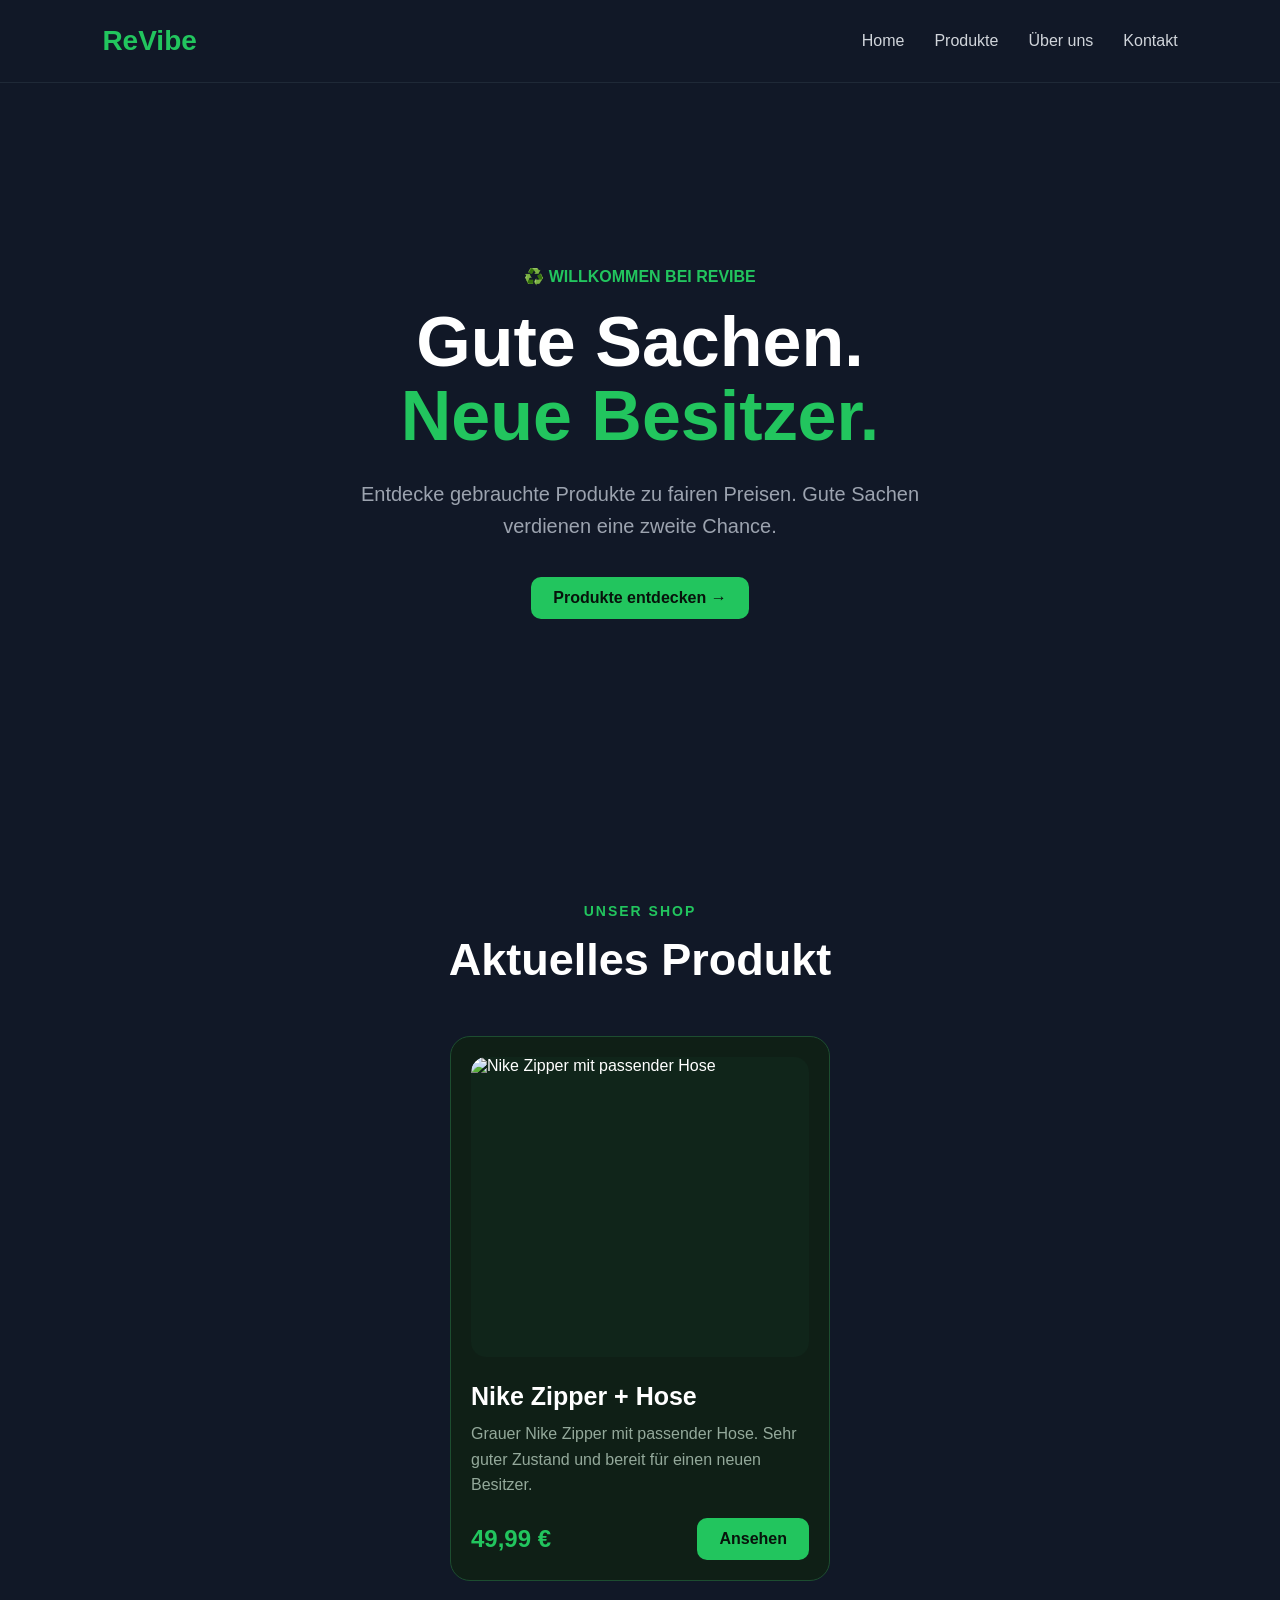
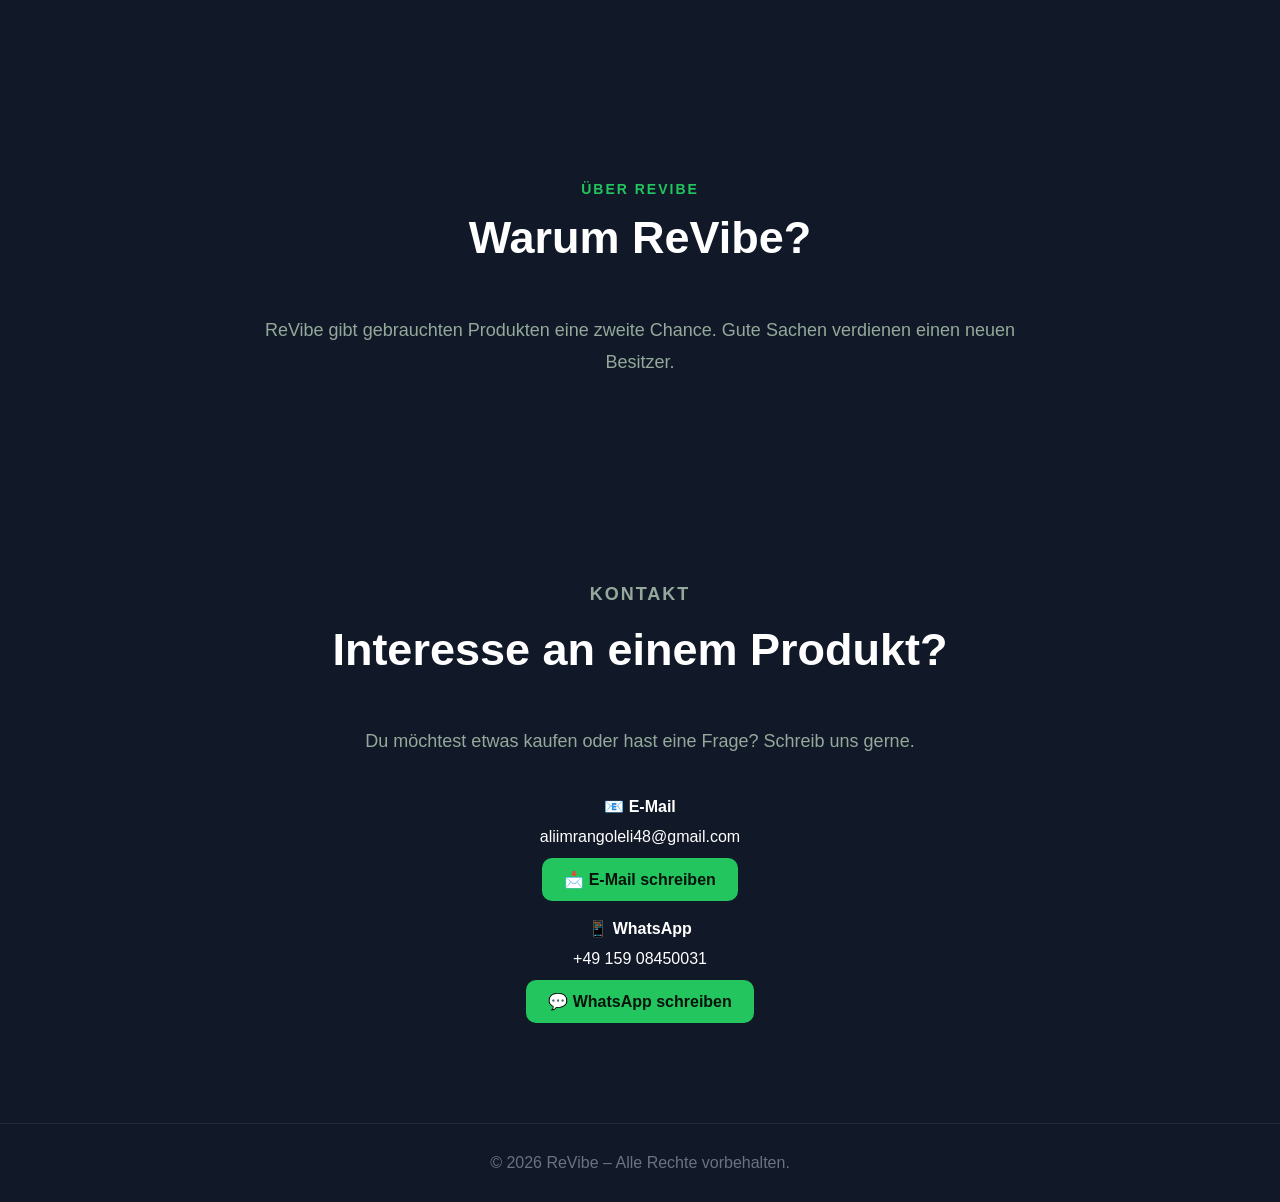
==== index.html @ e80c3a74 "Add files via upload" ====
<!DOCTYPE html>
<html lang="de">

<head>
    <meta charset="UTF-8">
    <meta name="viewport" content="width=device-width, initial-scale=1.0">

    <title>ReVibe – Reselling Shop</title>

    <link rel="stylesheet" href="style.css">
</head>

<body>

    <!-- NAVIGATION -->

    <nav>

        <div class="logo">
            ReVibe
        </div>

        <div class="nav-links">

            <a href="#home">Home</a>
            <a href="#produkte">Produkte</a>
            <a href="#ueber-uns">Über uns</a>
            <a href="#kontakt">Kontakt</a>

        </div>

    </nav>


    <main>

        <!-- HOME -->

        <section id="home" class="hero">

            <p class="welcome">
                ♻️ WILLKOMMEN BEI REVIBE
            </p>

            <h1>
                Gute Sachen.<br>
                <span>Neue Besitzer.</span>
            </h1>

            <p class="description">
                Entdecke gebrauchte Produkte zu fairen Preisen.
                Gute Sachen verdienen eine zweite Chance.
            </p>

            <a href="#produkte" class="button">
                Produkte entdecken →
            </a>

        </section>


        <!-- PRODUKTE -->

        <section id="produkte" class="produkte">

            <p class="section-label">
                UNSER SHOP
            </p>

            <h2>
                Aktuelles Produkt
            </h2>


            <div class="product-grid">

                <div class="product-card">

                    <div class="product-image">

                        <img
                            src="bilder/Nike.jpeg"
                            alt="Nike Zipper mit passender Hose">

                    </div>


                    <h3>
                        Nike Zipper + Hose
                    </h3>


                    <p>
                        Grauer Nike Zipper mit passender Hose.
                        Sehr guter Zustand und bereit für einen neuen Besitzer.
                    </p>


                    <div class="product-bottom">

                        <span>
                            49,99 €
                        </span>

                        <a href="produkt.html" class="button">
                            Ansehen
                        </a>

                    </div>

                </div>

            </div>

        </section>


        <!-- ÜBER UNS -->

        <section id="ueber-uns" class="ueber-uns">

            <p class="section-label">
                ÜBER REVIBE
            </p>

            <h2>
                Warum ReVibe?
            </h2>

            <p>
                ReVibe gibt gebrauchten Produkten eine zweite Chance.
                Gute Sachen verdienen einen neuen Besitzer.
            </p>

        </section>


        <!-- KONTAKT -->

        <section id="kontakt" class="kontakt">

            <p class="section-label">
                KONTAKT
            </p>

            <h2>
                Interesse an einem Produkt?
            </h2>

            <p>
                Du möchtest etwas kaufen oder hast eine Frage?
                Schreib uns gerne.
            </p>


            <div class="kontakt-daten">

                <p>
                    📧 <strong>E-Mail</strong>
                </p>

                <p>
                    aliimrangoleli48@gmail.com
                </p>

                <a
                    href="https://mail.google.com/mail/?view=cm&fs=1&to=aliimrangoleli48@gmail.com"
                    target="_blank"
                    class="button">
                    📩 E-Mail schreiben
                </a>


                <br><br>


                <p>
                    📱 <strong>WhatsApp</strong>
                </p>

                <p>
                    +49 159 08450031
                </p>

                <a
                    href="https://wa.me/4915908450031"
                    target="_blank"
                    class="button">
                    💬 WhatsApp schreiben
                </a>

            </div>

        </section>

    </main>


    <!-- FOOTER -->

    <footer>

        <p>
            © 2026 ReVibe – Alle Rechte vorbehalten.
        </p>

    </footer>


</body>

</html>
---- style.css ----
* {
    margin: 0;
    padding: 0;
    box-sizing: border-box;
}

html {
    scroll-behavior: smooth;
}

body {
    background-color: #111827;
    color: white;
    font-family: Arial, sans-serif;
}


/* NAVIGATION */

nav {
    width: 100%;
    padding: 25px 8%;

    display: flex;
    justify-content: space-between;
    align-items: center;

    border-bottom: 1px solid #1f2937;
}

.logo {
    color: #22c55e;
    font-size: 28px;
    font-weight: bold;
}

.nav-links {
    display: flex;
    gap: 30px;
}

.nav-links a {
    color: #d1d5db;
    text-decoration: none;
    font-size: 16px;
}

.nav-links a:hover {
    color: #22c55e;
}


/* BUTTONS */

.button {
    display: inline-block;

    background-color: #22c55e;
    color: #07130b;

    padding: 12px 22px;

    border-radius: 10px;

    text-decoration: none;

    font-weight: bold;

    transition: 0.2s;
}

.button:hover {
    background-color: #16a34a;
    transform: translateY(-2px);
}


/* HOME */

.hero {
    min-height: 80vh;

    display: flex;
    flex-direction: column;

    justify-content: center;
    align-items: center;

    text-align: center;

    padding: 100px 20px;
}

.welcome {
    color: #22c55e;
    font-weight: bold;
    margin-bottom: 20px;
}

.hero h1 {
    font-size: 70px;
    line-height: 1.05;
    margin-bottom: 25px;
}

.hero h1 span {
    color: #22c55e;
}

.description {
    color: #9ca3af;
    font-size: 20px;
    max-width: 600px;
    line-height: 1.6;
    margin-bottom: 35px;
}


/* PRODUKTE */

.produkte {
    padding: 100px 8%;
    text-align: center;
}

.section-label {
    color: #22c55e;
    font-size: 14px;
    font-weight: bold;
    letter-spacing: 2px;
    margin-bottom: 15px;
}

.produkte h2,
.ueber-uns h2,
.kontakt h2 {
    font-size: 45px;
    margin-bottom: 50px;
}


/* PRODUKT GRID */

.product-grid {
    display: flex;
    justify-content: center;
}


/* PRODUKTKARTE */

.product-card {
    width: 380px;

    background: #0f1f16;

    border: 1px solid #1d4d30;

    border-radius: 20px;

    padding: 20px;

    text-align: left;

    transition: 0.2s;
}

.product-card:hover {
    transform: translateY(-5px);
    border-color: #22c55e;
}


/* PRODUKTBILD AUF STARTSEITE */

.product-image {
    width: 100%;
    height: 300px;

    background: #10251a;

    border-radius: 15px;

    display: flex;
    justify-content: center;
    align-items: center;

    overflow: hidden;

    margin-bottom: 25px;
}

.product-image img {
    width: 100%;
    height: 100%;

    object-fit: contain;

    border-radius: 15px;
}


/* PRODUKT TEXT */

.product-card h3 {
    font-size: 25px;
    margin-bottom: 10px;
}

.product-card p {
    color: #94a99b;
    line-height: 1.6;
    margin-bottom: 20px;
}


/* PREIS + BUTTON */

.product-bottom {
    display: flex;
    justify-content: space-between;
    align-items: center;
}

.product-bottom span {
    color: #22c55e;
    font-size: 24px;
    font-weight: bold;
}


/* ÜBER UNS */

.ueber-uns {
    padding: 100px 20%;
    text-align: center;
}

.ueber-uns p:last-child {
    color: #94a99b;
    font-size: 18px;
    line-height: 1.8;
}


/* KONTAKT */

.kontakt {
    padding: 100px 20%;
    text-align: center;
}

.kontakt > p {
    color: #94a99b;
    font-size: 18px;
    line-height: 1.7;
}

.kontakt-daten {
    margin-top: 40px;
}

.kontakt-daten p {
    margin-bottom: 12px;
}

.kontakt-daten strong {
    color: white;
}


/* FOOTER */

footer {
    padding: 30px;

    text-align: center;

    border-top: 1px solid #1f2937;

    color: #6b7280;
}


/* ========================= */
/* PRODUKTSEITE */
/* ========================= */

.produkt-detail {
    min-height: 80vh;

    padding: 80px 8%;

    display: flex;

    justify-content: center;

    align-items: center;

    gap: 70px;
}


/* BILD AUF DER PRODUKTSEITE */

.produkt-bild {
    width: 410px;
    height: 410px;

    background: #10251a;

    border: 1px solid #1d4d30;

    border-radius: 20px;

    display: flex;

    justify-content: center;
    align-items: center;

    overflow: hidden;

    flex-shrink: 0;
}

.produkt-bild img {
    width: 100%;
    height: 100%;

    object-fit: contain;

    border-radius: 20px;
}


/* PRODUKT-INFOS */

.produkt-info {
    max-width: 500px;
}

.produkt-info h1 {
    font-size: 48px;
    margin-bottom: 15px;
}


/* PREIS */

.preis {
    color: #22c55e;

    font-size: 32px;

    font-weight: bold;

    margin-bottom: 25px;
}


/* BESCHREIBUNG */

.produkt-info p {
    color: #94a99b;

    font-size: 18px;

    font-weight: 600;

    line-height: 1.7;

    margin-bottom: 20px;
}

.produkt-info strong {
    color: white;

    font-weight: 700;
}


/* HANDY */

@media (max-width: 800px) {

    nav {
        padding: 20px;
    }

    .nav-links {
        gap: 12px;
    }

    .nav-links a {
        font-size: 13px;
    }

    .hero h1 {
        font-size: 45px;
    }

    .hero {
        padding: 70px 20px;
    }

    .produkte h2,
    .ueber-uns h2,
    .kontakt h2 {
        font-size: 35px;
    }

    .product-card {
        width: 100%;
        max-width: 380px;
    }

    .product-image {
        height: 280px;
    }

    .ueber-uns,
    .kontakt {
        padding: 80px 20px;
    }


    /* PRODUKTSEITE AUF HANDY */

    .produkt-detail {
        flex-direction: column;

        gap: 40px;

        padding: 60px 20px;
    }

    .produkt-bild {
        width: 100%;

        max-width: 350px;

        height: 350px;
    }

    .produkt-info h1 {
        font-size: 40px;
    }

}
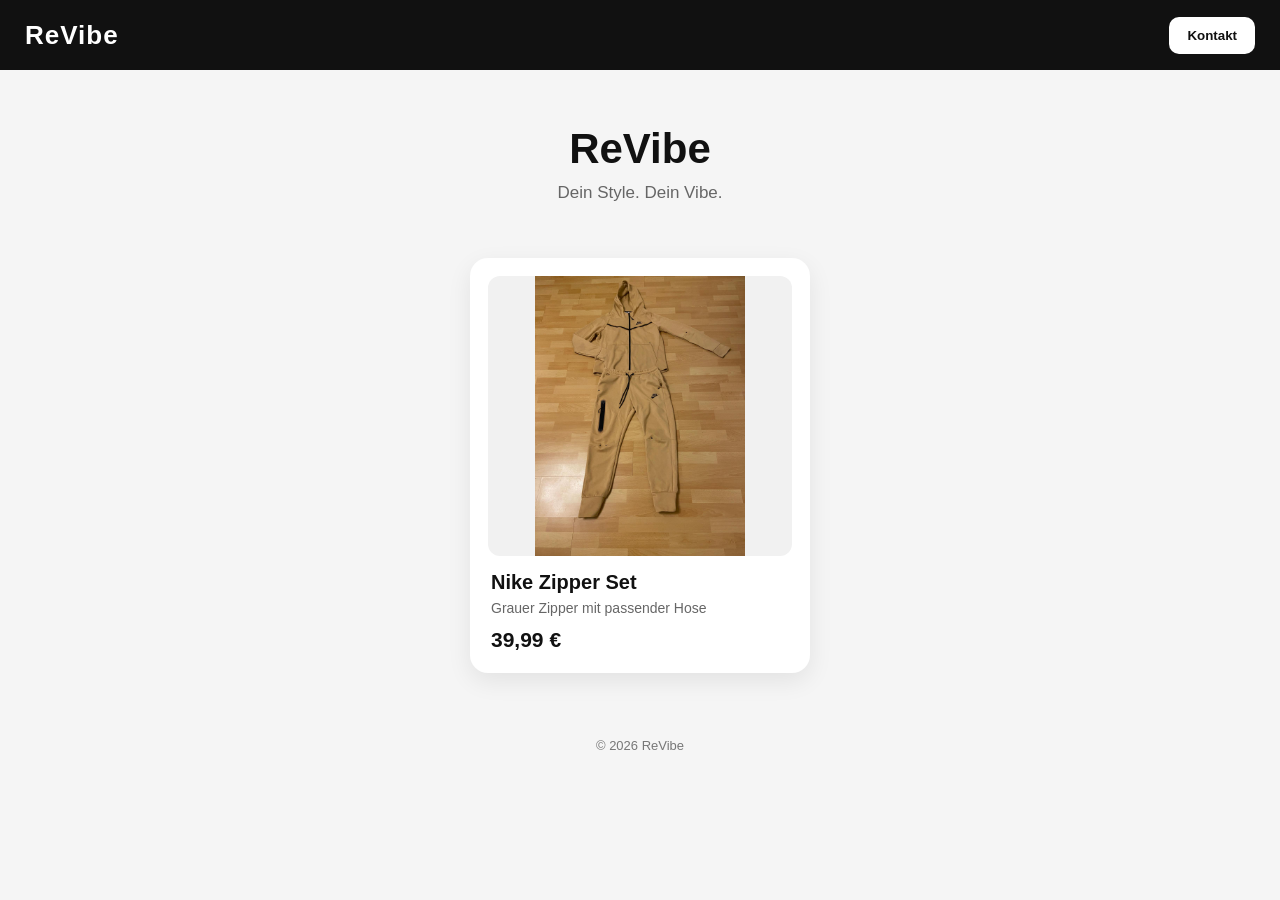
==== commit 53e69493: "Add files via upload" ====
--- a/index.html
+++ b/index.html
@@ -1,212 +1,277 @@
 <!DOCTYPE html>
 <html lang="de">
-
 <head>
     <meta charset="UTF-8">
     <meta name="viewport" content="width=device-width, initial-scale=1.0">
-
-    <title>ReVibe – Reselling Shop</title>
-
-    <link rel="stylesheet" href="style.css">
+    <title>ReVibe</title>
+
+    <style>
+        * {
+            box-sizing: border-box;
+            margin: 0;
+            padding: 0;
+        }
+
+        body {
+            font-family: Arial, Helvetica, sans-serif;
+            background: #f5f5f5;
+            color: #111;
+        }
+
+        header {
+            background: #111;
+            color: white;
+            height: 70px;
+            display: flex;
+            align-items: center;
+            justify-content: space-between;
+            padding: 0 25px;
+        }
+
+        .logo {
+            font-size: 26px;
+            font-weight: 800;
+            letter-spacing: 1px;
+        }
+
+        .contact-btn {
+            background: white;
+            color: #111;
+            border: none;
+            padding: 11px 18px;
+            border-radius: 10px;
+            font-weight: bold;
+            cursor: pointer;
+        }
+
+        .hero {
+            text-align: center;
+            padding: 55px 20px 35px;
+        }
+
+        .hero h1 {
+            font-size: 42px;
+            font-weight: 900;
+            margin-bottom: 10px;
+        }
+
+        .hero p {
+            color: #666;
+            font-size: 17px;
+        }
+
+        .products {
+            display: flex;
+            justify-content: center;
+            padding: 20px;
+        }
+
+        .product {
+            background: white;
+            width: 340px;
+            border-radius: 18px;
+            padding: 18px;
+            box-shadow: 0 8px 25px rgba(0, 0, 0, 0.08);
+            cursor: pointer;
+            transition: transform 0.2s ease, box-shadow 0.2s ease;
+        }
+
+        .product:hover {
+            transform: translateY(-5px);
+            box-shadow: 0 12px 30px rgba(0, 0, 0, 0.13);
+        }
+
+        .product img {
+            width: 100%;
+            height: 280px;
+            object-fit: contain;
+            display: block;
+            border-radius: 12px;
+            background: #f1f1f1;
+        }
+
+        .product-info {
+            padding: 15px 3px 3px;
+        }
+
+        .product-info h2 {
+            font-size: 20px;
+            font-weight: 800;
+            margin-bottom: 6px;
+        }
+
+        .product-info p {
+            color: #666;
+            font-size: 14px;
+            margin-bottom: 12px;
+        }
+
+        .price {
+            font-size: 21px;
+            font-weight: 900;
+        }
+
+        .popup {
+            display: none;
+            position: fixed;
+            inset: 0;
+            background: rgba(0, 0, 0, 0.65);
+            justify-content: center;
+            align-items: center;
+            padding: 20px;
+            z-index: 1000;
+        }
+
+        .popup-content {
+            background: white;
+            width: 100%;
+            max-width: 420px;
+            max-height: 90vh;
+            overflow-y: auto;
+            border-radius: 20px;
+            padding: 22px;
+            position: relative;
+        }
+
+        .close {
+            position: absolute;
+            top: 12px;
+            right: 16px;
+            font-size: 28px;
+            cursor: pointer;
+            font-weight: bold;
+        }
+
+        .popup-content img {
+            width: 100%;
+            max-height: 330px;
+            object-fit: contain;
+            border-radius: 12px;
+            background: #f1f1f1;
+            margin-bottom: 15px;
+        }
+
+        .popup-content h2 {
+            font-size: 25px;
+            font-weight: 900;
+            margin-bottom: 8px;
+        }
+
+        .popup-price {
+            font-size: 22px;
+            font-weight: 900;
+            margin: 12px 0;
+        }
+
+        .popup-text {
+            color: #555;
+            line-height: 1.5;
+            margin-bottom: 18px;
+        }
+
+        .contact-options {
+            display: flex;
+            flex-direction: column;
+            gap: 10px;
+        }
+
+        .contact-options a {
+            text-decoration: none;
+            text-align: center;
+            padding: 13px;
+            border-radius: 10px;
+            font-weight: bold;
+        }
+
+        .whatsapp {
+            background: #25D366;
+            color: white;
+        }
+
+        .email {
+            background: #111;
+            color: white;
+        }
+
+        footer {
+            text-align: center;
+            color: #777;
+            font-size: 13px;
+            padding: 45px 20px 25px;
+        }
+
+        @media (max-width: 500px) {
+            .hero h1 {
+                font-size: 34px;
+            }
+
+            .product {
+                width: 100%;
+                max-width: 340px;
+            }
+
+            .product img {
+                height: 250px;
+            }
+        }
+    </style>
 </head>
 
 <body>
 
-    <!-- NAVIGATION -->
-
-    <nav>
-
-        <div class="logo">
-            ReVibe
+<header>
+    <div class="logo">ReVibe</div>
+
+    <button class="contact-btn" onclick="openContact()">
+        Kontakt
+    </button>
+</header>
+
+<section class="hero">
+    <h1>ReVibe</h1>
+    <p>Dein Style. Dein Vibe.</p>
+</section>
+
+<section class="products">
+
+    <div class="product" onclick="openProduct()">
+
+        <img src="Nike.jpeg" alt="Nike Zipper Set">
+
+        <div class="product-info">
+            <h2>Nike Zipper Set</h2>
+            <p>Grauer Zipper mit passender Hose</p>
+            <div class="price">39,99 €</div>
         </div>
 
-        <div class="nav-links">
-
-            <a href="#home">Home</a>
-            <a href="#produkte">Produkte</a>
-            <a href="#ueber-uns">Über uns</a>
-            <a href="#kontakt">Kontakt</a>
-
+    </div>
+
+</section>
+
+<footer>
+    © 2026 ReVibe
+</footer>
+
+<!-- PRODUKT-FENSTER -->
+<div class="popup" id="productPopup">
+
+    <div class="popup-content">
+
+        <span class="close" onclick="closeProduct()">×</span>
+
+        <img src="Nike.jpeg" alt="Nike Zipper Set">
+
+        <h2>Nike Zipper Set</h2>
+
+        <div class="popup-price">
+            39,99 €
         </div>
 
-    </nav>
-
-
-    <main>
-
-        <!-- HOME -->
-
-        <section id="home" class="hero">
-
-            <p class="welcome">
-                ♻️ WILLKOMMEN BEI REVIBE
-            </p>
-
-            <h1>
-                Gute Sachen.<br>
-                <span>Neue Besitzer.</span>
-            </h1>
-
-            <p class="description">
-                Entdecke gebrauchte Produkte zu fairen Preisen.
-                Gute Sachen verdienen eine zweite Chance.
-            </p>
-
-            <a href="#produkte" class="button">
-                Produkte entdecken →
-            </a>
-
-        </section>
-
-
-        <!-- PRODUKTE -->
-
-        <section id="produkte" class="produkte">
-
-            <p class="section-label">
-                UNSER SHOP
-            </p>
-
-            <h2>
-                Aktuelles Produkt
-            </h2>
-
-
-            <div class="product-grid">
-
-                <div class="product-card">
-
-                    <div class="product-image">
-
-                        <img
-                            src="bilder/Nike.jpeg"
-                            alt="Nike Zipper mit passender Hose">
-
-                    </div>
-
-
-                    <h3>
-                        Nike Zipper + Hose
-                    </h3>
-
-
-                    <p>
-                        Grauer Nike Zipper mit passender Hose.
-                        Sehr guter Zustand und bereit für einen neuen Besitzer.
-                    </p>
-
-
-                    <div class="product-bottom">
-
-                        <span>
-                            49,99 €
-                        </span>
-
-                        <a href="produkt.html" class="button">
-                            Ansehen
-                        </a>
-
-                    </div>
-
-                </div>
-
-            </div>
-
-        </section>
-
-
-        <!-- ÜBER UNS -->
-
-        <section id="ueber-uns" class="ueber-uns">
-
-            <p class="section-label">
-                ÜBER REVIBE
-            </p>
-
-            <h2>
-                Warum ReVibe?
-            </h2>
-
-            <p>
-                ReVibe gibt gebrauchten Produkten eine zweite Chance.
-                Gute Sachen verdienen einen neuen Besitzer.
-            </p>
-
-        </section>
-
-
-        <!-- KONTAKT -->
-
-        <section id="kontakt" class="kontakt">
-
-            <p class="section-label">
-                KONTAKT
-            </p>
-
-            <h2>
-                Interesse an einem Produkt?
-            </h2>
-
-            <p>
-                Du möchtest etwas kaufen oder hast eine Frage?
-                Schreib uns gerne.
-            </p>
-
-
-            <div class="kontakt-daten">
-
-                <p>
-                    📧 <strong>E-Mail</strong>
-                </p>
-
-                <p>
-                    aliimrangoleli48@gmail.com
-                </p>
-
-                <a
-                    href="https://mail.google.com/mail/?view=cm&fs=1&to=aliimrangoleli48@gmail.com"
-                    target="_blank"
-                    class="button">
-                    📩 E-Mail schreiben
-                </a>
-
-
-                <br><br>
-
-
-                <p>
-                    📱 <strong>WhatsApp</strong>
-                </p>
-
-                <p>
-                    +49 159 08450031
-                </p>
-
-                <a
-                    href="https://wa.me/4915908450031"
-                    target="_blank"
-                    class="button">
-                    💬 WhatsApp schreiben
-                </a>
-
-            </div>
-
-        </section>
-
-    </main>
-
-
-    <!-- FOOTER -->
-
-    <footer>
-
-        <p>
-            © 2026 ReVibe – Alle Rechte vorbehalten.
+        <p class="popup-text">
+            Grauer Nike Zipper mit passender Hose.
+            Bei Interesse kannst du uns direkt kontaktieren.
         </p>
 
-    </footer>
-
-
-</body>
-
-</html>+        <div class="contact-options">
+
+            <a class="whatsapp
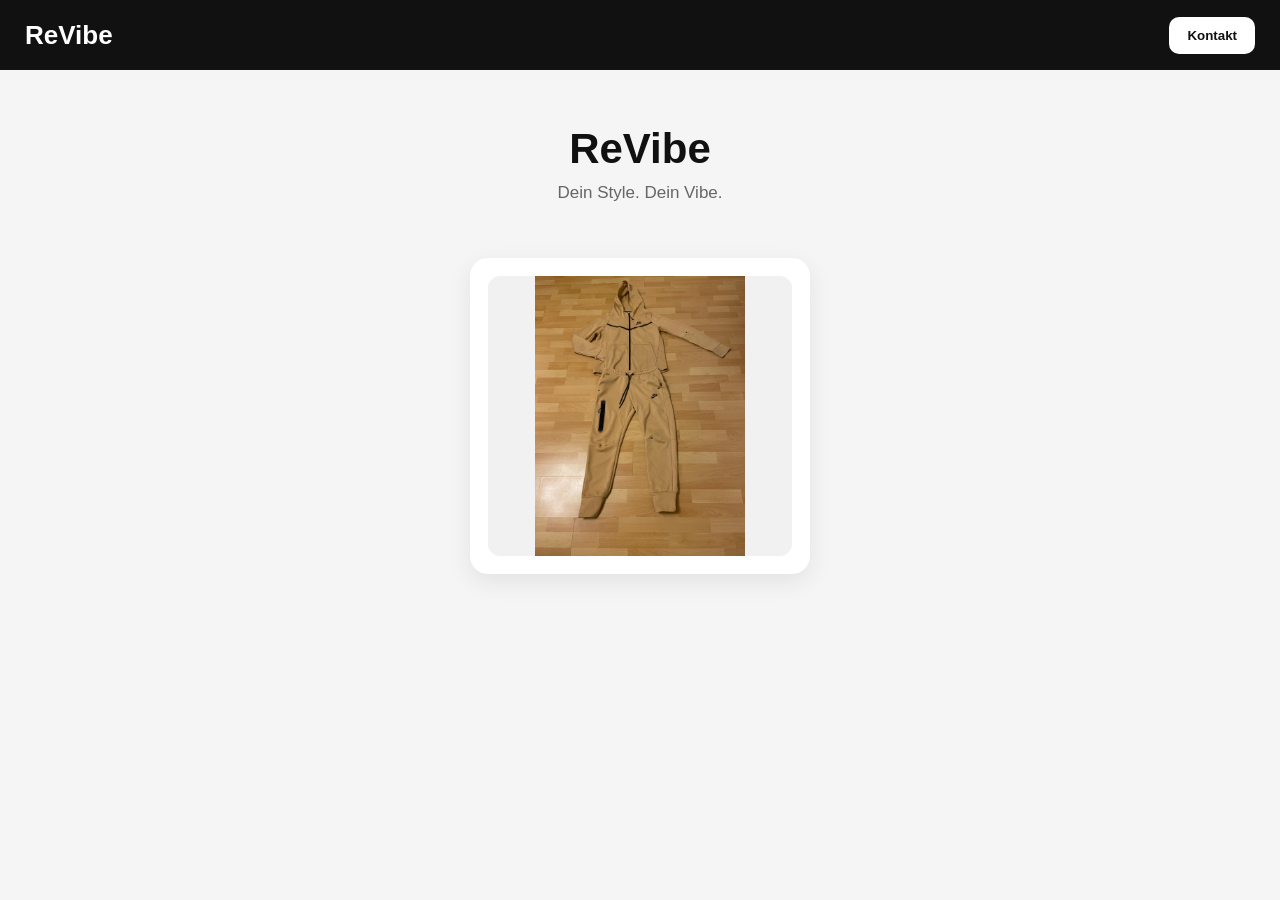
==== commit 48d5a6ce: "Add files via upload" ====
--- a/index.html
+++ b/index.html
@@ -31,7 +31,6 @@
         .logo {
             font-size: 26px;
             font-weight: 800;
-            letter-spacing: 1px;
         }
 
         .contact-btn {
@@ -71,14 +70,13 @@
             width: 340px;
             border-radius: 18px;
             padding: 18px;
-            box-shadow: 0 8px 25px rgba(0, 0, 0, 0.08);
+            box-shadow: 0 8px 25px rgba(0,0,0,0.08);
             cursor: pointer;
-            transition: transform 0.2s ease, box-shadow 0.2s ease;
+            transition: 0.2s;
         }
 
         .product:hover {
             transform: translateY(-5px);
-            box-shadow: 0 12px 30px rgba(0, 0, 0, 0.13);
         }
 
         .product img {
@@ -115,7 +113,7 @@
             display: none;
             position: fixed;
             inset: 0;
-            background: rgba(0, 0, 0, 0.65);
+            background: rgba(0,0,0,0.65);
             justify-content: center;
             align-items: center;
             padding: 20px;
@@ -144,7 +142,7 @@
 
         .popup-content img {
             width: 100%;
-            max-height: 330px;
+            max-height: 300px;
             object-fit: contain;
             border-radius: 12px;
             background: #f1f1f1;
@@ -154,7 +152,6 @@
         .popup-content h2 {
             font-size: 25px;
             font-weight: 900;
-            margin-bottom: 8px;
         }
 
         .popup-price {
@@ -236,42 +233,4 @@
 
     <div class="product" onclick="openProduct()">
 
-        <img src="Nike.jpeg" alt="Nike Zipper Set">
-
-        <div class="product-info">
-            <h2>Nike Zipper Set</h2>
-            <p>Grauer Zipper mit passender Hose</p>
-            <div class="price">39,99 €</div>
-        </div>
-
-    </div>
-
-</section>
-
-<footer>
-    © 2026 ReVibe
-</footer>
-
-<!-- PRODUKT-FENSTER -->
-<div class="popup" id="productPopup">
-
-    <div class="popup-content">
-
-        <span class="close" onclick="closeProduct()">×</span>
-
-        <img src="Nike.jpeg" alt="Nike Zipper Set">
-
-        <h2>Nike Zipper Set</h2>
-
-        <div class="popup-price">
-            39,99 €
-        </div>
-
-        <p class="popup-text">
-            Grauer Nike Zipper mit passender Hose.
-            Bei Interesse kannst du uns direkt kontaktieren.
-        </p>
-
-        <div class="contact-options">
-
-            <a class="whatsapp+        <img src="./Nike.jpeg" alt="Nike Zipper Set">
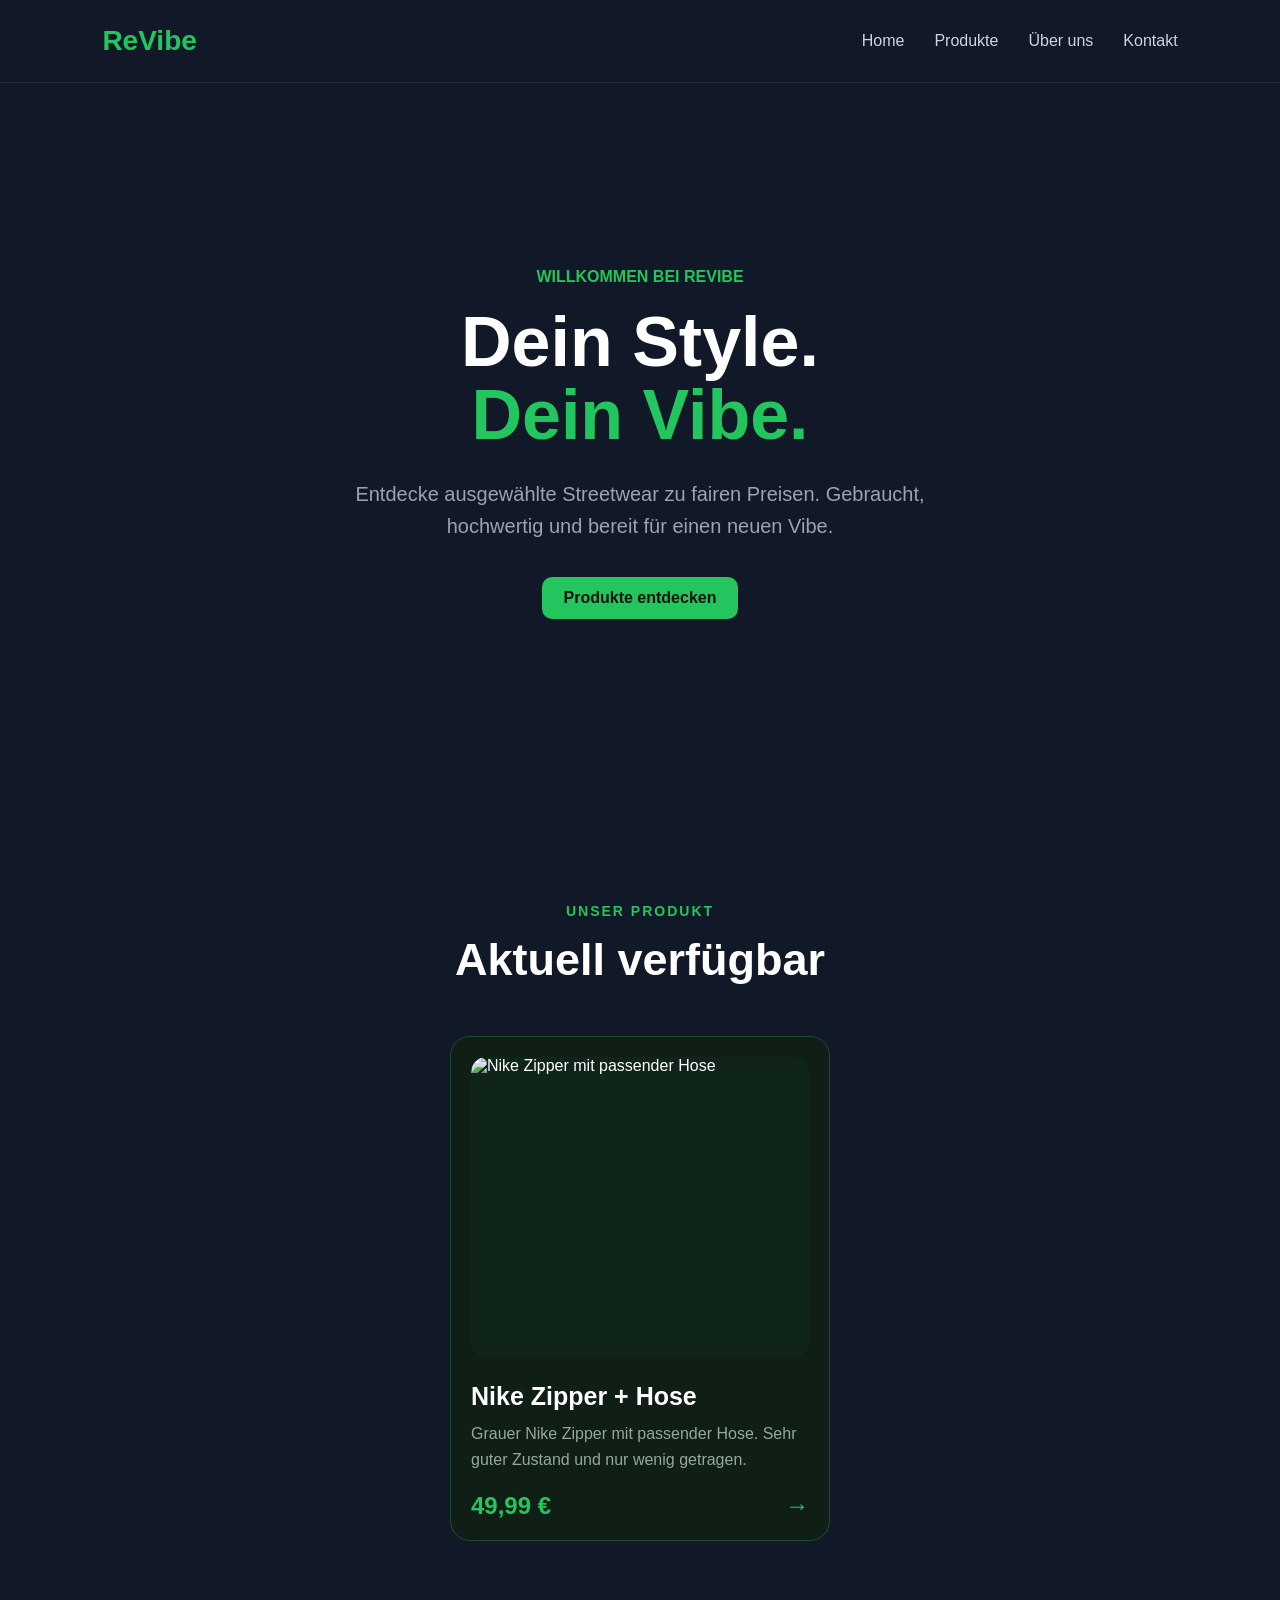
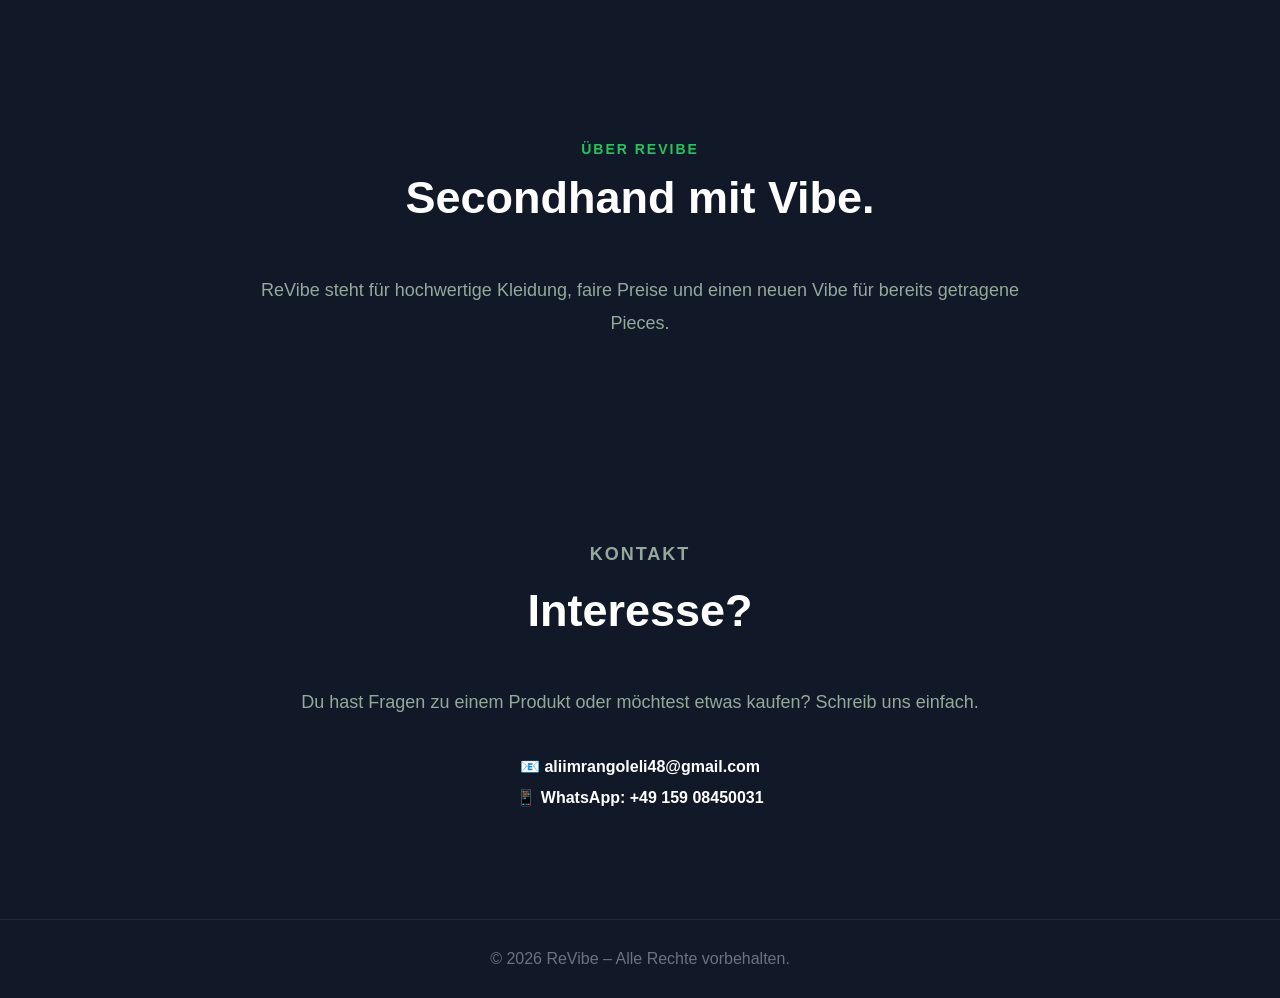
==== commit cd20deaa: "Add files via upload" ====
--- a/index.html
+++ b/index.html
@@ -1,236 +1,205 @@
 <!DOCTYPE html>
 <html lang="de">
+
 <head>
     <meta charset="UTF-8">
     <meta name="viewport" content="width=device-width, initial-scale=1.0">
-    <title>ReVibe</title>
-
-    <style>
-        * {
-            box-sizing: border-box;
-            margin: 0;
-            padding: 0;
-        }
-
-        body {
-            font-family: Arial, Helvetica, sans-serif;
-            background: #f5f5f5;
-            color: #111;
-        }
-
-        header {
-            background: #111;
-            color: white;
-            height: 70px;
-            display: flex;
-            align-items: center;
-            justify-content: space-between;
-            padding: 0 25px;
-        }
-
-        .logo {
-            font-size: 26px;
-            font-weight: 800;
-        }
-
-        .contact-btn {
-            background: white;
-            color: #111;
-            border: none;
-            padding: 11px 18px;
-            border-radius: 10px;
-            font-weight: bold;
-            cursor: pointer;
-        }
-
-        .hero {
-            text-align: center;
-            padding: 55px 20px 35px;
-        }
-
-        .hero h1 {
-            font-size: 42px;
-            font-weight: 900;
-            margin-bottom: 10px;
-        }
-
-        .hero p {
-            color: #666;
-            font-size: 17px;
-        }
-
-        .products {
-            display: flex;
-            justify-content: center;
-            padding: 20px;
-        }
-
-        .product {
-            background: white;
-            width: 340px;
-            border-radius: 18px;
-            padding: 18px;
-            box-shadow: 0 8px 25px rgba(0,0,0,0.08);
-            cursor: pointer;
-            transition: 0.2s;
-        }
-
-        .product:hover {
-            transform: translateY(-5px);
-        }
-
-        .product img {
-            width: 100%;
-            height: 280px;
-            object-fit: contain;
-            display: block;
-            border-radius: 12px;
-            background: #f1f1f1;
-        }
-
-        .product-info {
-            padding: 15px 3px 3px;
-        }
-
-        .product-info h2 {
-            font-size: 20px;
-            font-weight: 800;
-            margin-bottom: 6px;
-        }
-
-        .product-info p {
-            color: #666;
-            font-size: 14px;
-            margin-bottom: 12px;
-        }
-
-        .price {
-            font-size: 21px;
-            font-weight: 900;
-        }
-
-        .popup {
-            display: none;
-            position: fixed;
-            inset: 0;
-            background: rgba(0,0,0,0.65);
-            justify-content: center;
-            align-items: center;
-            padding: 20px;
-            z-index: 1000;
-        }
-
-        .popup-content {
-            background: white;
-            width: 100%;
-            max-width: 420px;
-            max-height: 90vh;
-            overflow-y: auto;
-            border-radius: 20px;
-            padding: 22px;
-            position: relative;
-        }
-
-        .close {
-            position: absolute;
-            top: 12px;
-            right: 16px;
-            font-size: 28px;
-            cursor: pointer;
-            font-weight: bold;
-        }
-
-        .popup-content img {
-            width: 100%;
-            max-height: 300px;
-            object-fit: contain;
-            border-radius: 12px;
-            background: #f1f1f1;
-            margin-bottom: 15px;
-        }
-
-        .popup-content h2 {
-            font-size: 25px;
-            font-weight: 900;
-        }
-
-        .popup-price {
-            font-size: 22px;
-            font-weight: 900;
-            margin: 12px 0;
-        }
-
-        .popup-text {
-            color: #555;
-            line-height: 1.5;
-            margin-bottom: 18px;
-        }
-
-        .contact-options {
-            display: flex;
-            flex-direction: column;
-            gap: 10px;
-        }
-
-        .contact-options a {
-            text-decoration: none;
-            text-align: center;
-            padding: 13px;
-            border-radius: 10px;
-            font-weight: bold;
-        }
-
-        .whatsapp {
-            background: #25D366;
-            color: white;
-        }
-
-        .email {
-            background: #111;
-            color: white;
-        }
-
-        footer {
-            text-align: center;
-            color: #777;
-            font-size: 13px;
-            padding: 45px 20px 25px;
-        }
-
-        @media (max-width: 500px) {
-            .hero h1 {
-                font-size: 34px;
-            }
-
-            .product {
-                width: 100%;
-                max-width: 340px;
-            }
-
-            .product img {
-                height: 250px;
-            }
-        }
-    </style>
+
+    <title>ReVibe – Home</title>
+
+    <link rel="stylesheet" href="style.css">
 </head>
 
 <body>
 
-<header>
-    <div class="logo">ReVibe</div>
-
-    <button class="contact-btn" onclick="openContact()">
-        Kontakt
-    </button>
-</header>
-
-<section class="hero">
-    <h1>ReVibe</h1>
-    <p>Dein Style. Dein Vibe.</p>
-</section>
-
-<section class="products">
-
-    <div class="product" onclick="openProduct()">
-
-        <img src="./Nike.jpeg" alt="Nike Zipper Set">+    <!-- NAVIGATION -->
+
+    <nav>
+
+        <div class="logo">
+            ReVibe
+        </div>
+
+        <div class="nav-links">
+
+            <a href="index.html">
+                Home
+            </a>
+
+            <a href="#produkte">
+                Produkte
+            </a>
+
+            <a href="#ueber-uns">
+                Über uns
+            </a>
+
+            <a href="#kontakt">
+                Kontakt
+            </a>
+
+        </div>
+
+    </nav>
+
+
+    <!-- HOME -->
+
+    <main>
+
+        <section class="hero">
+
+            <p class="welcome">
+                WILLKOMMEN BEI REVIBE
+            </p>
+
+            <h1>
+                Dein Style.<br>
+                <span>Dein Vibe.</span>
+            </h1>
+
+            <p class="description">
+                Entdecke ausgewählte Streetwear zu fairen Preisen.
+                Gebraucht, hochwertig und bereit für einen neuen Vibe.
+            </p>
+
+            <a href="#produkte" class="button">
+                Produkte entdecken
+            </a>
+
+        </section>
+
+
+        <!-- PRODUKTE -->
+
+        <section class="produkte" id="produkte">
+
+            <p class="section-label">
+                UNSER PRODUKT
+            </p>
+
+            <h2>
+                Aktuell verfügbar
+            </h2>
+
+
+            <div class="product-grid">
+
+                <div class="product-card">
+
+                    <a href="produkt.html" style="text-decoration: none; color: inherit;">
+
+                        <div class="product-image">
+
+                            <img
+                                src="bilder/Nike.jpeg"
+                                alt="Nike Zipper mit passender Hose">
+
+                        </div>
+
+
+                        <h3>
+                            Nike Zipper + Hose
+                        </h3>
+
+                        <p>
+                            Grauer Nike Zipper mit passender Hose.
+                            Sehr guter Zustand und nur wenig getragen.
+                        </p>
+
+
+                        <div class="product-bottom">
+
+                            <span>
+                                49,99 €
+                            </span>
+
+                            <span>
+                                →
+                            </span>
+
+                        </div>
+
+                    </a>
+
+                </div>
+
+            </div>
+
+        </section>
+
+
+        <!-- ÜBER UNS -->
+
+        <section class="ueber-uns" id="ueber-uns">
+
+            <p class="section-label">
+                ÜBER REVIBE
+            </p>
+
+            <h2>
+                Secondhand mit Vibe.
+            </h2>
+
+            <p>
+                ReVibe steht für hochwertige Kleidung,
+                faire Preise und einen neuen Vibe für
+                bereits getragene Pieces.
+            </p>
+
+        </section>
+
+
+        <!-- KONTAKT -->
+
+        <section class="kontakt" id="kontakt">
+
+            <p class="section-label">
+                KONTAKT
+            </p>
+
+            <h2>
+                Interesse?
+            </h2>
+
+            <p>
+                Du hast Fragen zu einem Produkt oder möchtest
+                etwas kaufen? Schreib uns einfach.
+            </p>
+
+            <div class="kontakt-daten">
+
+                <p>
+                    📧
+                    <strong>
+                        aliimrangoleli48@gmail.com
+                    </strong>
+                </p>
+
+                <p>
+                    📱
+                    <strong>
+                        WhatsApp: +49 159 08450031
+                    </strong>
+                </p>
+
+            </div>
+
+        </section>
+
+    </main>
+
+
+    <!-- FOOTER -->
+
+    <footer>
+
+        <p>
+            © 2026 ReVibe – Alle Rechte vorbehalten.
+        </p>
+
+    </footer>
+
+</body>
+
+</html>
--- a/style.css
+++ b/style.css
@@ -0,0 +1,449 @@
+* {
+    margin: 0;
+    padding: 0;
+    box-sizing: border-box;
+}
+
+html {
+    scroll-behavior: smooth;
+}
+
+body {
+    background-color: #111827;
+    color: white;
+    font-family: Arial, sans-serif;
+}
+
+
+/* NAVIGATION */
+
+nav {
+    width: 100%;
+    padding: 25px 8%;
+
+    display: flex;
+    justify-content: space-between;
+    align-items: center;
+
+    border-bottom: 1px solid #1f2937;
+}
+
+.logo {
+    color: #22c55e;
+    font-size: 28px;
+    font-weight: bold;
+}
+
+.nav-links {
+    display: flex;
+    gap: 30px;
+}
+
+.nav-links a {
+    color: #d1d5db;
+    text-decoration: none;
+    font-size: 16px;
+}
+
+.nav-links a:hover {
+    color: #22c55e;
+}
+
+
+/* BUTTONS */
+
+.button {
+    display: inline-block;
+
+    background-color: #22c55e;
+    color: #07130b;
+
+    padding: 12px 22px;
+
+    border-radius: 10px;
+
+    text-decoration: none;
+
+    font-weight: bold;
+
+    transition: 0.2s;
+}
+
+.button:hover {
+    background-color: #16a34a;
+    transform: translateY(-2px);
+}
+
+
+/* HOME */
+
+.hero {
+    min-height: 80vh;
+
+    display: flex;
+    flex-direction: column;
+
+    justify-content: center;
+    align-items: center;
+
+    text-align: center;
+
+    padding: 100px 20px;
+}
+
+.welcome {
+    color: #22c55e;
+    font-weight: bold;
+    margin-bottom: 20px;
+}
+
+.hero h1 {
+    font-size: 70px;
+    line-height: 1.05;
+    margin-bottom: 25px;
+}
+
+.hero h1 span {
+    color: #22c55e;
+}
+
+.description {
+    color: #9ca3af;
+    font-size: 20px;
+    max-width: 600px;
+    line-height: 1.6;
+    margin-bottom: 35px;
+}
+
+
+/* PRODUKTE */
+
+.produkte {
+    padding: 100px 8%;
+    text-align: center;
+}
+
+.section-label {
+    color: #22c55e;
+    font-size: 14px;
+    font-weight: bold;
+    letter-spacing: 2px;
+    margin-bottom: 15px;
+}
+
+.produkte h2,
+.ueber-uns h2,
+.kontakt h2 {
+    font-size: 45px;
+    margin-bottom: 50px;
+}
+
+
+/* PRODUKT GRID */
+
+.product-grid {
+    display: flex;
+    justify-content: center;
+}
+
+
+/* PRODUKTKARTE */
+
+.product-card {
+    width: 380px;
+
+    background: #0f1f16;
+
+    border: 1px solid #1d4d30;
+
+    border-radius: 20px;
+
+    padding: 20px;
+
+    text-align: left;
+
+    transition: 0.2s;
+}
+
+.product-card:hover {
+    transform: translateY(-5px);
+    border-color: #22c55e;
+}
+
+
+/* PRODUKTBILD AUF STARTSEITE */
+
+.product-image {
+    width: 100%;
+    height: 300px;
+
+    background: #10251a;
+
+    border-radius: 15px;
+
+    display: flex;
+    justify-content: center;
+    align-items: center;
+
+    overflow: hidden;
+
+    margin-bottom: 25px;
+}
+
+.product-image img {
+    width: 100%;
+    height: 100%;
+
+    object-fit: contain;
+
+    border-radius: 15px;
+}
+
+
+/* PRODUKT TEXT */
+
+.product-card h3 {
+    font-size: 25px;
+    margin-bottom: 10px;
+}
+
+.product-card p {
+    color: #94a99b;
+    line-height: 1.6;
+    margin-bottom: 20px;
+}
+
+
+/* PREIS + BUTTON */
+
+.product-bottom {
+    display: flex;
+    justify-content: space-between;
+    align-items: center;
+}
+
+.product-bottom span {
+    color: #22c55e;
+    font-size: 24px;
+    font-weight: bold;
+}
+
+
+/* ÜBER UNS */
+
+.ueber-uns {
+    padding: 100px 20%;
+    text-align: center;
+}
+
+.ueber-uns p:last-child {
+    color: #94a99b;
+    font-size: 18px;
+    line-height: 1.8;
+}
+
+
+/* KONTAKT */
+
+.kontakt {
+    padding: 100px 20%;
+    text-align: center;
+}
+
+.kontakt > p {
+    color: #94a99b;
+    font-size: 18px;
+    line-height: 1.7;
+}
+
+.kontakt-daten {
+    margin-top: 40px;
+}
+
+.kontakt-daten p {
+    margin-bottom: 12px;
+}
+
+.kontakt-daten strong {
+    color: white;
+}
+
+
+/* FOOTER */
+
+footer {
+    padding: 30px;
+
+    text-align: center;
+
+    border-top: 1px solid #1f2937;
+
+    color: #6b7280;
+}
+
+
+/* ========================= */
+/* PRODUKTSEITE */
+/* ========================= */
+
+.produkt-detail {
+    min-height: 80vh;
+
+    padding: 80px 8%;
+
+    display: flex;
+
+    justify-content: center;
+
+    align-items: center;
+
+    gap: 70px;
+}
+
+
+/* BILD AUF DER PRODUKTSEITE */
+
+.produkt-bild {
+    width: 410px;
+    height: 410px;
+
+    background: #10251a;
+
+    border: 1px solid #1d4d30;
+
+    border-radius: 20px;
+
+    display: flex;
+
+    justify-content: center;
+    align-items: center;
+
+    overflow: hidden;
+
+    flex-shrink: 0;
+}
+
+.produkt-bild img {
+    width: 100%;
+    height: 100%;
+
+    object-fit: contain;
+
+    border-radius: 20px;
+}
+
+
+/* PRODUKT-INFOS */
+
+.produkt-info {
+    max-width: 500px;
+}
+
+.produkt-info h1 {
+    font-size: 48px;
+    margin-bottom: 15px;
+}
+
+
+/* PREIS */
+
+.preis {
+    color: #22c55e;
+
+    font-size: 32px;
+
+    font-weight: bold;
+
+    margin-bottom: 25px;
+}
+
+
+/* BESCHREIBUNG */
+
+.produkt-info p {
+    color: #94a99b;
+
+    font-size: 18px;
+
+    font-weight: 600;
+
+    line-height: 1.7;
+
+    margin-bottom: 20px;
+}
+
+.produkt-info strong {
+    color: white;
+
+    font-weight: 700;
+}
+
+
+/* HANDY */
+
+@media (max-width: 800px) {
+
+    nav {
+        padding: 20px;
+    }
+
+    .nav-links {
+        gap: 12px;
+    }
+
+    .nav-links a {
+        font-size: 13px;
+    }
+
+    .hero h1 {
+        font-size: 45px;
+    }
+
+    .hero {
+        padding: 70px 20px;
+    }
+
+    .produkte h2,
+    .ueber-uns h2,
+    .kontakt h2 {
+        font-size: 35px;
+    }
+
+    .product-card {
+        width: 100%;
+        max-width: 380px;
+    }
+
+    .product-image {
+        height: 280px;
+    }
+
+    .ueber-uns,
+    .kontakt {
+        padding: 80px 20px;
+    }
+
+
+    /* PRODUKTSEITE AUF HANDY */
+
+    .produkt-detail {
+        flex-direction: column;
+
+        gap: 40px;
+
+        padding: 60px 20px;
+    }
+
+    .produkt-bild {
+        width: 100%;
+
+        max-width: 350px;
+
+        height: 350px;
+    }
+
+    .produkt-info h1 {
+        font-size: 40px;
+    }
+
+}
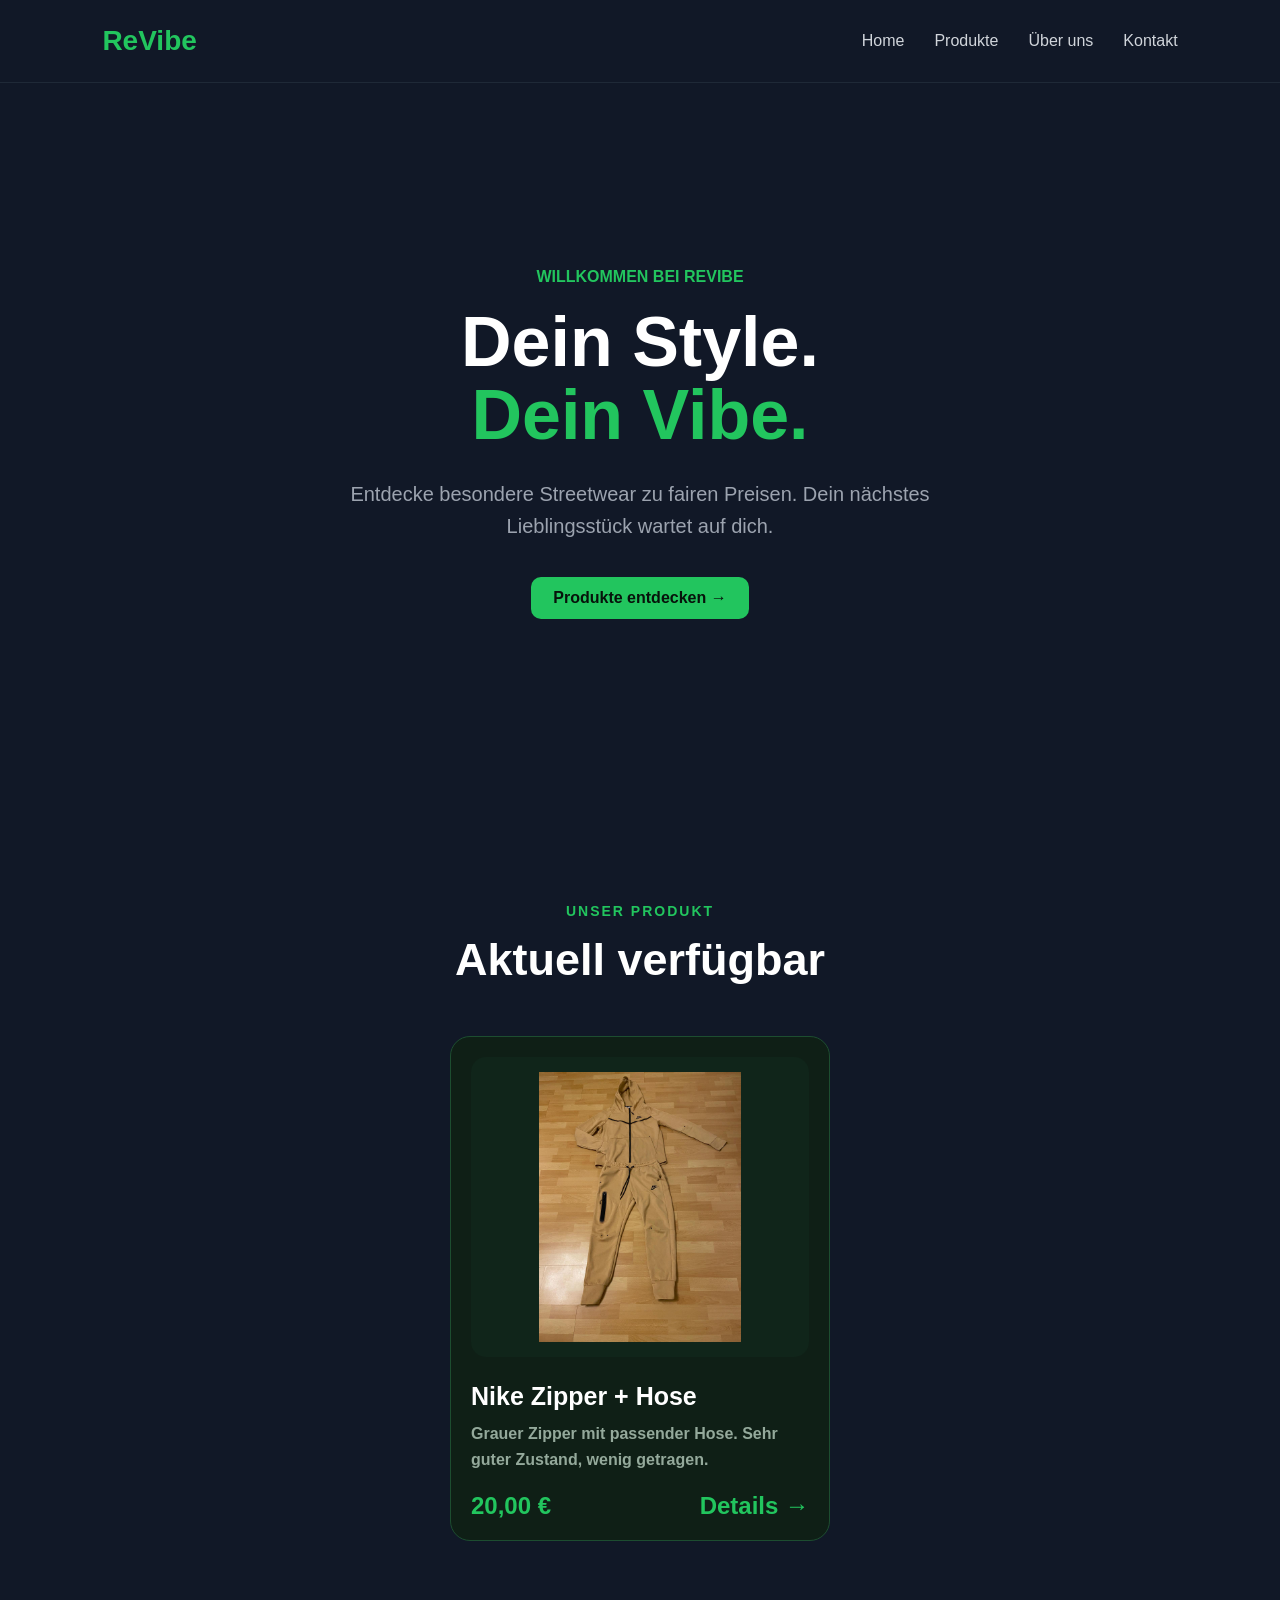
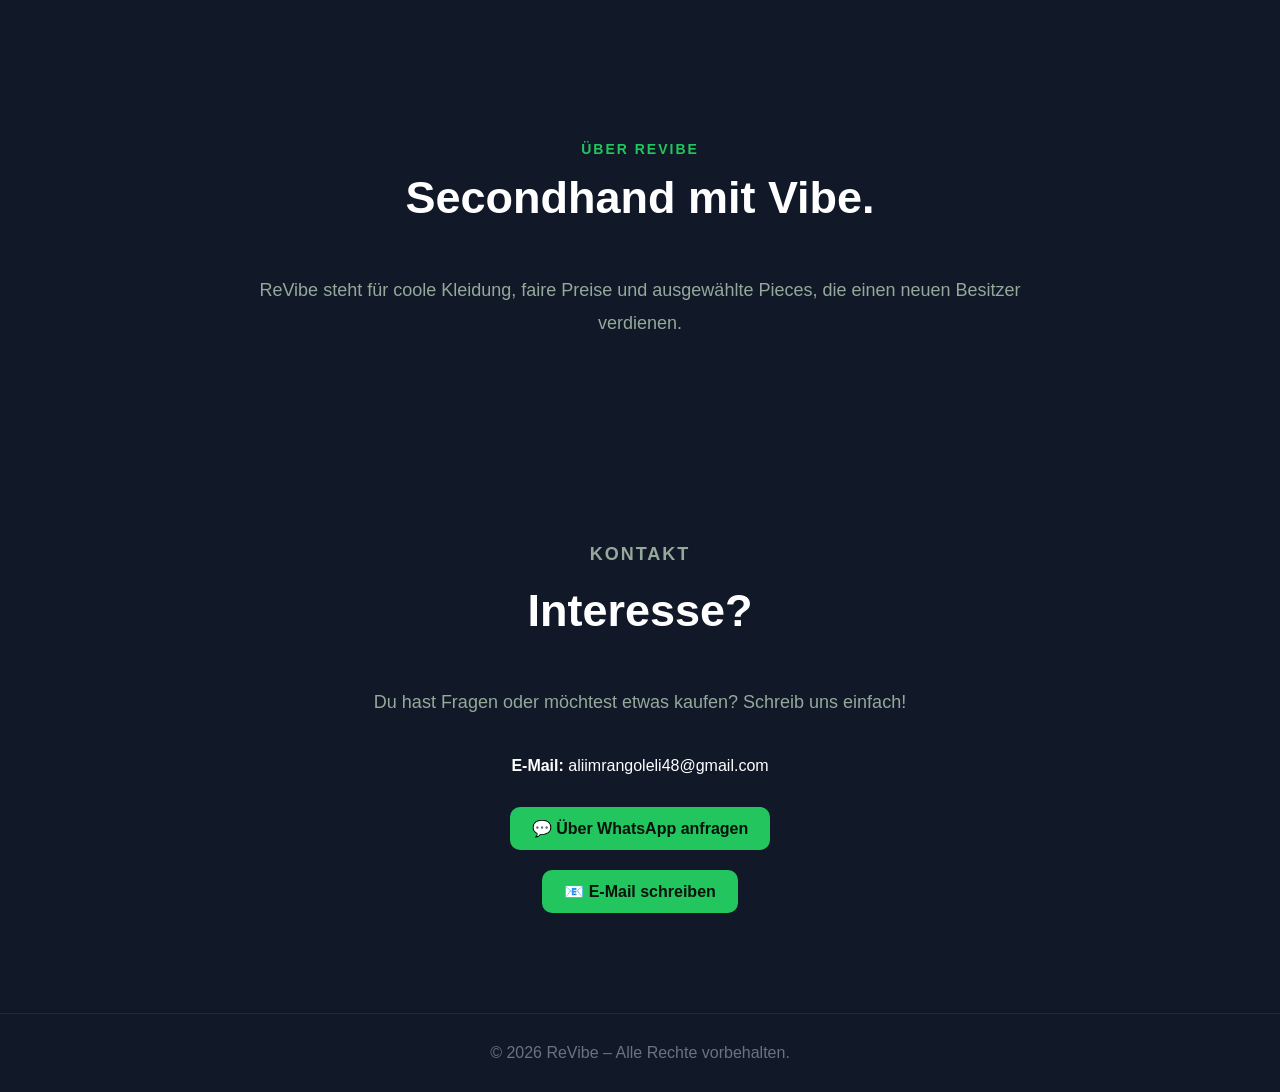
==== commit f5e6013e: "Add files via upload" ====
--- a/index.html
+++ b/index.html
@@ -1,57 +1,85 @@
 <!DOCTYPE html>
 <html lang="de">
-
 <head>
     <meta charset="UTF-8">
     <meta name="viewport" content="width=device-width, initial-scale=1.0">
+    <title>ReVibe – Streetwear</title>
+    <link rel="stylesheet" href="style.css">
 
-    <title>ReVibe – Home</title>
+    <style>
+        .product-card a {
+            color: inherit;
+            text-decoration: none;
+            display: block;
+        }
 
-    <link rel="stylesheet" href="style.css">
+        .product-image img {
+            width: 90%;
+            height: 90%;
+            object-fit: contain;
+            display: block;
+            margin: auto;
+        }
+
+        .product-card p {
+            font-weight: 600;
+        }
+
+        .product-bottom span {
+            font-weight: 800;
+        }
+
+        .hero .button,
+        .product-card,
+        .kontakt a {
+            transition: 0.25s ease;
+        }
+
+        .product-card:hover {
+            transform: translateY(-5px);
+        }
+
+        .kontakt a {
+            display: inline-block;
+            margin-top: 20px;
+            text-decoration: none;
+        }
+
+        @media (max-width: 600px) {
+            .nav-links {
+                flex-wrap: wrap;
+                justify-content: flex-end;
+                gap: 10px;
+            }
+
+            .logo {
+                font-size: 23px;
+            }
+
+            .hero h1 {
+                font-size: 44px;
+            }
+        }
+    </style>
 </head>
 
 <body>
 
-    <!-- NAVIGATION -->
-
     <nav>
-
-        <div class="logo">
-            ReVibe
-        </div>
+        <div class="logo">ReVibe</div>
 
         <div class="nav-links">
-
-            <a href="index.html">
-                Home
-            </a>
-
-            <a href="#produkte">
-                Produkte
-            </a>
-
-            <a href="#ueber-uns">
-                Über uns
-            </a>
-
-            <a href="#kontakt">
-                Kontakt
-            </a>
-
+            <a href="index.html">Home</a>
+            <a href="#produkte">Produkte</a>
+            <a href="#ueber-uns">Über uns</a>
+            <a href="#kontakt">Kontakt</a>
         </div>
-
     </nav>
-
-
-    <!-- HOME -->
 
     <main>
 
         <section class="hero">
-
-            <p class="welcome">
-                WILLKOMMEN BEI REVIBE
-            </p>
+            <p class="welcome">WILLKOMMEN BEI REVIBE</p>
 
             <h1>
                 Dein Style.<br>
@@ -59,147 +87,94 @@
             </h1>
 
             <p class="description">
-                Entdecke ausgewählte Streetwear zu fairen Preisen.
-                Gebraucht, hochwertig und bereit für einen neuen Vibe.
+                Entdecke besondere Streetwear zu fairen Preisen.
+                Dein nächstes Lieblingsstück wartet auf dich.
             </p>
 
             <a href="#produkte" class="button">
-                Produkte entdecken
+                Produkte entdecken →
             </a>
-
         </section>
 
-
-        <!-- PRODUKTE -->
-
         <section class="produkte" id="produkte">
-
-            <p class="section-label">
-                UNSER PRODUKT
-            </p>
-
-            <h2>
-                Aktuell verfügbar
-            </h2>
-
+            <p class="section-label">UNSER PRODUKT</p>
+            <h2>Aktuell verfügbar</h2>
 
             <div class="product-grid">
-
                 <div class="product-card">
-
-                    <a href="produkt.html" style="text-decoration: none; color: inherit;">
+                    <a href="produkt.html">
 
                         <div class="product-image">
-
-                            <img
-                                src="bilder/Nike.jpeg"
-                                alt="Nike Zipper mit passender Hose">
-
+                            <!-- Bild liegt direkt neben index.html -->
+                            <img src="./Nike.jpeg"
+                                 alt="Nike Zipper mit passender Hose"
+                                 onerror="this.onerror=null;this.src='bilder/Nike.jpeg';">
                         </div>
 
-
-                        <h3>
-                            Nike Zipper + Hose
-                        </h3>
+                        <h3>Nike Zipper + Hose</h3>
 
                         <p>
-                            Grauer Nike Zipper mit passender Hose.
-                            Sehr guter Zustand und nur wenig getragen.
+                            Grauer Zipper mit passender Hose.
+                            Sehr guter Zustand, wenig getragen.
                         </p>
 
-
                         <div class="product-bottom">
-
-                            <span>
-                                49,99 €
-                            </span>
-
-                            <span>
-                                →
-                            </span>
-
+                            <span>20,00 €</span>
+                            <span>Details →</span>
                         </div>
 
                     </a>
-
                 </div>
-
             </div>
-
         </section>
 
-
-        <!-- ÜBER UNS -->
-
         <section class="ueber-uns" id="ueber-uns">
-
-            <p class="section-label">
-                ÜBER REVIBE
-            </p>
-
-            <h2>
-                Secondhand mit Vibe.
-            </h2>
+            <p class="section-label">ÜBER REVIBE</p>
+            <h2>Secondhand mit Vibe.</h2>
 
             <p>
-                ReVibe steht für hochwertige Kleidung,
-                faire Preise und einen neuen Vibe für
-                bereits getragene Pieces.
+                ReVibe steht für coole Kleidung, faire Preise
+                und ausgewählte Pieces, die einen neuen Besitzer
+                verdienen.
             </p>
-
         </section>
 
-
-        <!-- KONTAKT -->
-
         <section class="kontakt" id="kontakt">
-
-            <p class="section-label">
-                KONTAKT
-            </p>
-
-            <h2>
-                Interesse?
-            </h2>
+            <p class="section-label">KONTAKT</p>
+            <h2>Interesse?</h2>
 
             <p>
-                Du hast Fragen zu einem Produkt oder möchtest
-                etwas kaufen? Schreib uns einfach.
+                Du hast Fragen oder möchtest etwas kaufen?
+                Schreib uns einfach!
             </p>
 
             <div class="kontakt-daten">
-
                 <p>
-                    📧
-                    <strong>
-                        aliimrangoleli48@gmail.com
-                    </strong>
+                    <strong>E-Mail:</strong>
+                    aliimrangoleli48@gmail.com
                 </p>
 
-                <p>
-                    📱
-                    <strong>
-                        WhatsApp: +49 159 08450031
-                    </strong>
-                </p>
+                <a class="button"
+                   href="https://wa.me/4915908450031?text=Hey%20ReVibe%2C%20ich%20interessiere%20mich%20f%C3%BCr%20den%20Nike%20Zipper%20mit%20Hose."
+                   target="_blank"
+                   rel="noopener noreferrer">
+                    💬 Über WhatsApp anfragen
+                </a>
 
+                <br>
+
+                <a class="button"
+                   href="mailto:aliimrangoleli48@gmail.com?subject=Interesse%20an%20Nike%20Zipper%20%2B%20Hose">
+                    📧 E-Mail schreiben
+                </a>
             </div>
-
         </section>
 
     </main>
 
-
-    <!-- FOOTER -->
-
     <footer>
-
-        <p>
-            © 2026 ReVibe – Alle Rechte vorbehalten.
-        </p>
-
+        <p>© 2026 ReVibe – Alle Rechte vorbehalten.</p>
     </footer>
 
 </body>
-
 </html>
